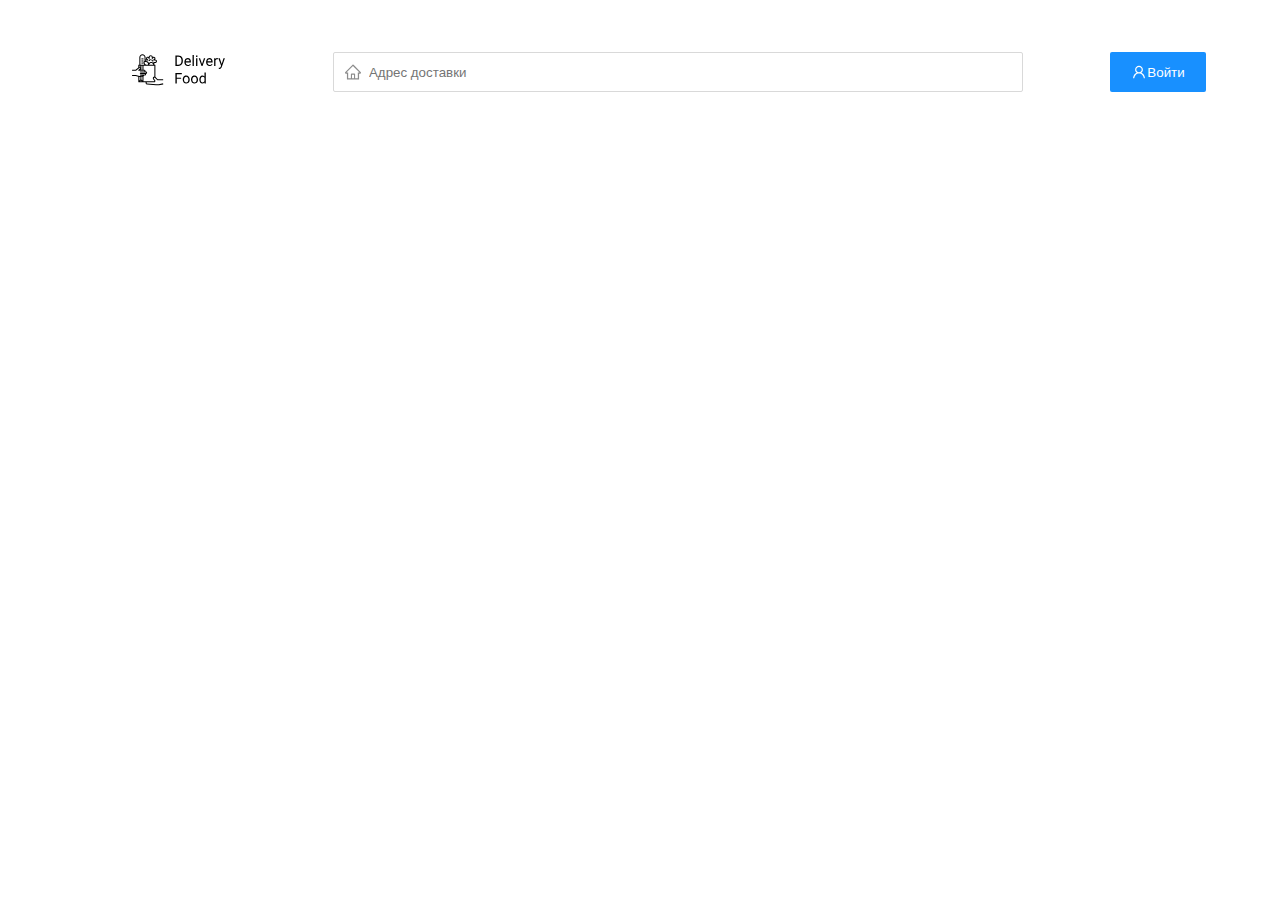
==== index.html @ 920acbf0 "first commit" ====
<!DOCTYPE html>
<html lang="en">
<head>
    <meta charset="UTF-8">
    <meta name="viewport" content="width=device-width, initial-scale=1.0">
    <title>Рестораны</title>
    <link rel="stylesheet" href="style.css">
</head>
<body>
    <header class="header-index">
        <div>
            <img src="images/logo.svg" alt="" class="logo-svg">
        </div>
        <div>
            <input type="search" class="header-search" placeholder="Адрес доставки">
        </div>
        <button class="enter-button">
            <img src="images/user.svg" alt=""> Войти
            <div class="download-logo"></div>
        </button>
    </header>
</body>
</html>
---- style.css ----
.logo-svg {
    width: 101.49px;
    height: 36px;
    margin-top: 44px;
    margin-left: 121.51px;
}

.header-index {
    display: flex;
    flex-direction: row;
    position: relative;
}

.header-search {
    width: 690px;
    height: 40px;
    border-radius: 2px;
    border: 1px solid #d9d9d9;
    font-style: 16px;
    line-height: 24px;
    background-color: white;
    background-image: url(images/Vector.svg);
    background-repeat: no-repeat;
    background-position: left 11px center;
    padding-left: 35px;
    margin-left: 102px;
    margin-top: 44px;
  }

.enter-button {
    background-color: #1890ff;
    display: flex;
    width: 96px;
    height: 40px;
    align-items: center;
    justify-content: center;
    color: white;
    border: none;
    border-radius: 2px;
    margin-left: 87px;
    margin-top: 44px;
    position: relative;
}
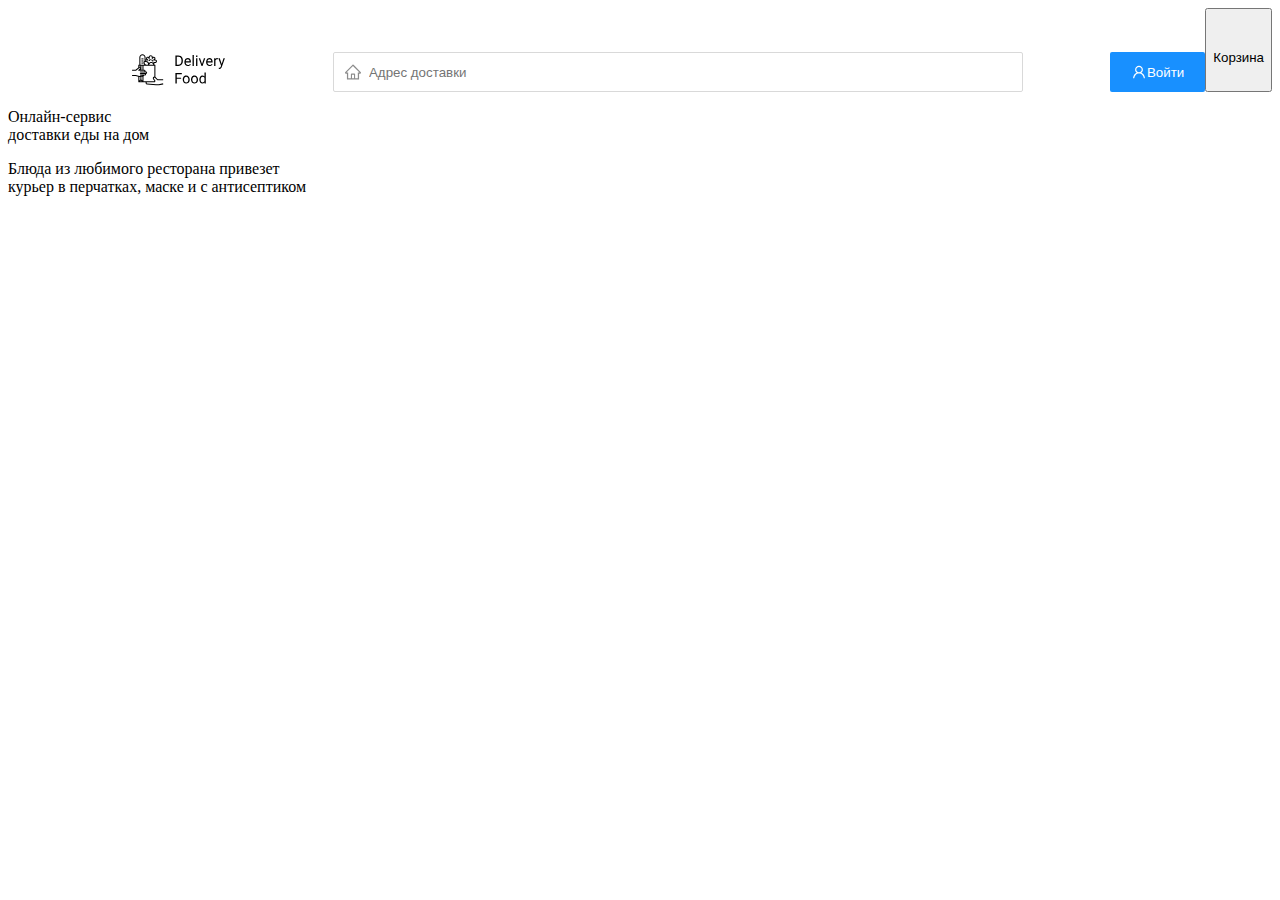
==== commit 6c245ddb: "ДА КОСТЫЛИ С ФОТКОЙ ЧЕРЕЗ POSITION, ДА Я ПОПУСК" ====
--- a/index.html
+++ b/index.html
@@ -15,9 +15,17 @@
             <input type="search" class="header-search" placeholder="Адрес доставки">
         </div>
         <button class="enter-button">
-            <img src="images/user.svg" alt=""> Войти
-            <div class="download-logo"></div>
+            <img src="images/user.svg" alt=""> <p>Войти</p>
+        </button>
+        <button class="buy-button">
+            <img src="images/buy.svg" alt=""> <p>Корзина</p>
         </button>
     </header>
+    <main>
+        <div class="container-promo">
+                <p class="promo-text_1">Онлайн-сервис<br> доставки еды на дом</p>
+               <span class="promo-text_2">Блюда из любимого ресторана привезет<br> курьер в перчатках, маске и с антисептиком</span>
+        </div>
+    </main>
 </body>
 </html>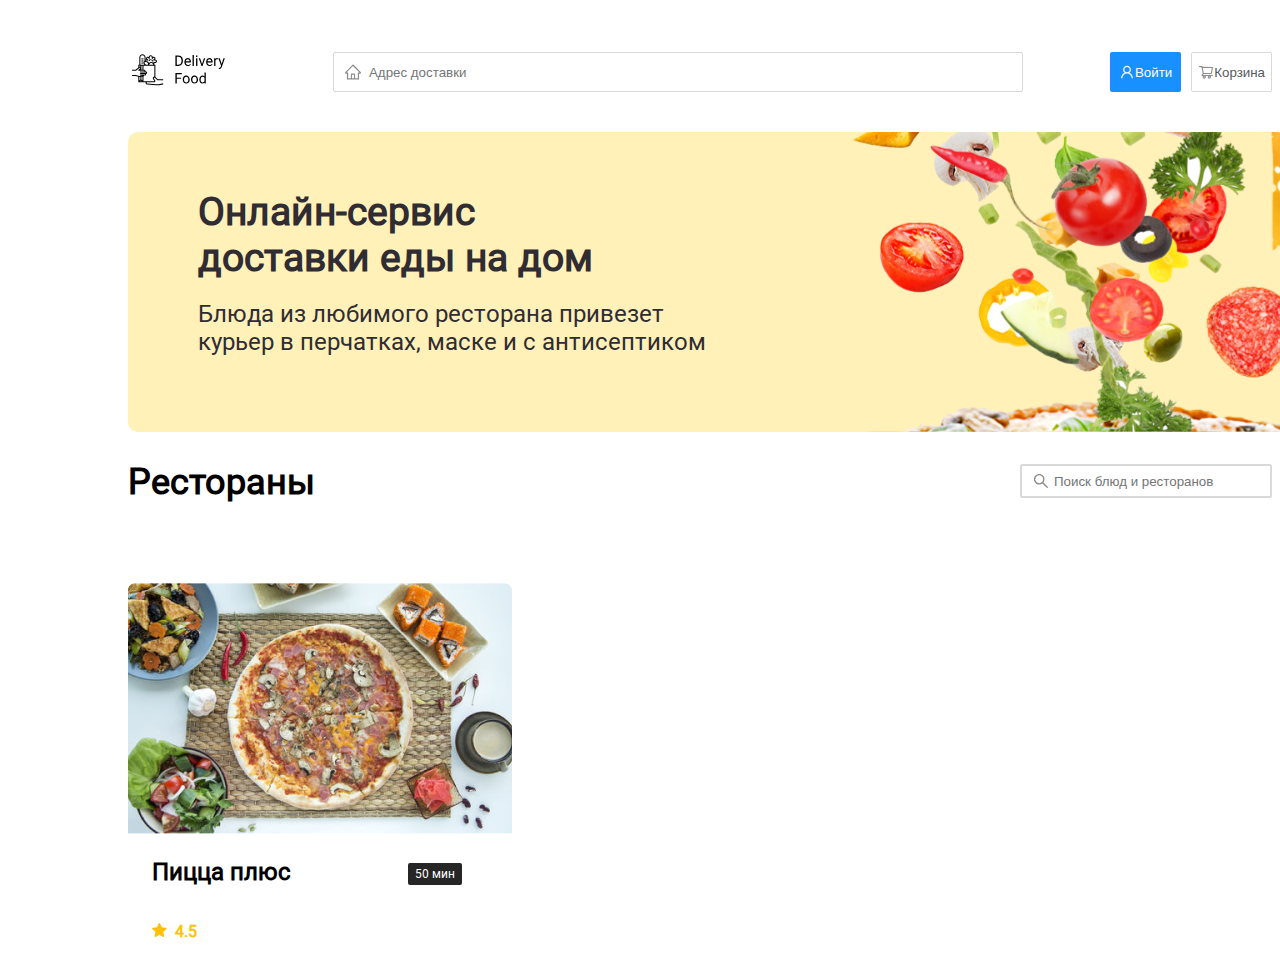
==== commit 38a8f2d5: "added card" ====
--- a/index.html
+++ b/index.html
@@ -23,8 +23,24 @@
     </header>
     <main>
         <div class="container-promo">
-                <p class="promo-text_1">Онлайн-сервис<br> доставки еды на дом</p>
-               <span class="promo-text_2">Блюда из любимого ресторана привезет<br> курьер в перчатках, маске и с антисептиком</span>
+            <p class="promo-text_1">Онлайн-сервис<br> доставки еды на дом</p>
+            <span class="promo-text_2">Блюда из любимого ресторана привезет<br> курьер в перчатках, маске и с антисептиком</span>
+        </div>
+        <div class="container_search_restaurants">
+            <p class="restaurant-title">Рестораны</p>
+            <input type="search" placeholder="Поиск блюд и ресторанов" class="food-search" >
+        </div>
+        <div class="card-container">
+            <div class="card">
+                <img src="images/pizza-plus.png" alt="">
+                <div class="card-bottom">
+                    <p class="card-text">Пицца плюс</p>
+                    <span class="card-time">50 мин</span>
+                </div>
+                <div class="card-info">
+                    <span class="card-rating">4.5</span>
+                </div>
+            </div>
         </div>
     </main>
 </body>
--- a/style.css
+++ b/style.css
@@ -1,3 +1,6 @@
+body {
+    font-family: "Roboto1";
+}
 .logo-svg {
     width: 101.49px;
     height: 36px;
@@ -39,5 +42,161 @@
     border-radius: 2px;
     margin-left: 87px;
     margin-top: 44px;
-    position: relative;
-}
+    transition: all 50ms;
+    position: relative;
+    font-family: sans-serif;
+}
+
+.enter-button:hover {
+    background-color: #0366c2;
+    width: 116px;
+}
+
+.buy-button {
+    background-color: white;
+    display: flex;
+    width: 105px;
+    height: 40px;
+    align-items: center;
+    justify-content: center;
+    color: #595959;
+    border: 1px solid;
+    border-radius: 2px;
+    border-color: #d9d9d9;
+    margin-left: 10px;
+    margin-top: 44px;
+    font-family: sans-serif;
+    transition: all 50ms;
+}
+
+.buy-button:hover {
+    width: 130px;
+    background-color: #8ee4af;
+}
+
+.container-promo {
+    background-color: #FFF1B8;
+    width: 1200px;
+    height: 300px;
+    margin-left: 120px;
+    margin-top: 40px;
+    background-image: url(images/382142-svetik-removebg-preview\ 1.svg);
+    background-position: right center;
+    background-repeat: no-repeat;
+    border-radius: 10px;
+    display: flex;
+    justify-content: center;
+    flex-direction: column;
+    position: relative;
+}
+
+.promo-text_1 {
+    font-size: 39px;
+    font-weight: bold;
+    font-family: "Roboto1";
+    color: #302C34;
+    margin-left: 70px;
+    margin-top: 68px;
+}
+.promo-text_2 {
+    font-size: 24px;
+    font-family: "Roboto1";
+    color: #302C34;
+    margin-left: 70px;
+    margin-bottom: 68px;
+    bottom: 20px;
+    position: relative;
+}
+
+@font-face {
+    font-family:"Roboto1" ;
+    src: url(fonts/Roboto-Regular.ttf);
+}
+
+.restaurant-title {
+    margin-left: 120px;
+    margin-top: 29px;
+    font-size: 36px ;
+    font-weight: bold;
+    width: 190px;
+    height: 42px;
+    font-family: "roboto1";
+}
+
+
+.container_search_restaurants {
+    display: flex;
+}
+
+.food-search {
+    width: 306px;
+    height: 34px;
+    margin-left: 705px;
+    margin-top: 32px;
+    background-image: url("images/search.svg");
+    background-repeat: no-repeat;
+    background-position: 10px;
+    padding-left: 32px;
+    border: solid 2px #d9d9d9;
+    border-radius: 2px;
+}
+
+.card-container {
+    margin-top: 44px;
+    display: flex;
+    margin-left: 120px;
+}
+
+.card {
+    width: 384px;
+    height: 379px;
+}
+
+.card-bottom {
+    display: flex;
+    width: 334px;
+    height: 74px    ;
+}
+
+.card-time {
+    background-color: #262626;
+    width: 55px;
+    height: 22px;
+    margin-top: 25px;
+    color: white;
+    border-radius: 2px;
+    font-size: 12px;
+    display: flex;
+    justify-content: center;
+    align-items: center;
+}
+
+.card-text {
+    margin-top: 20px;
+    font-size: 24px;
+    font-weight: bold;
+    width: 259px;
+    height: 32px;
+    margin-left: 24px;
+}   
+
+.card-info {
+   display: flex;
+   margin-top: 10px;
+   margin-left: 24px;
+}
+
+.card-rating {
+    color: #ffc107;
+    font-weight: bold;
+}
+
+.card-rating::before {
+    content: url("images/Vectorstar.svg");
+    margin-right: 8px;
+}
+
+.card-price {
+    color: #8C8C8C;
+
+}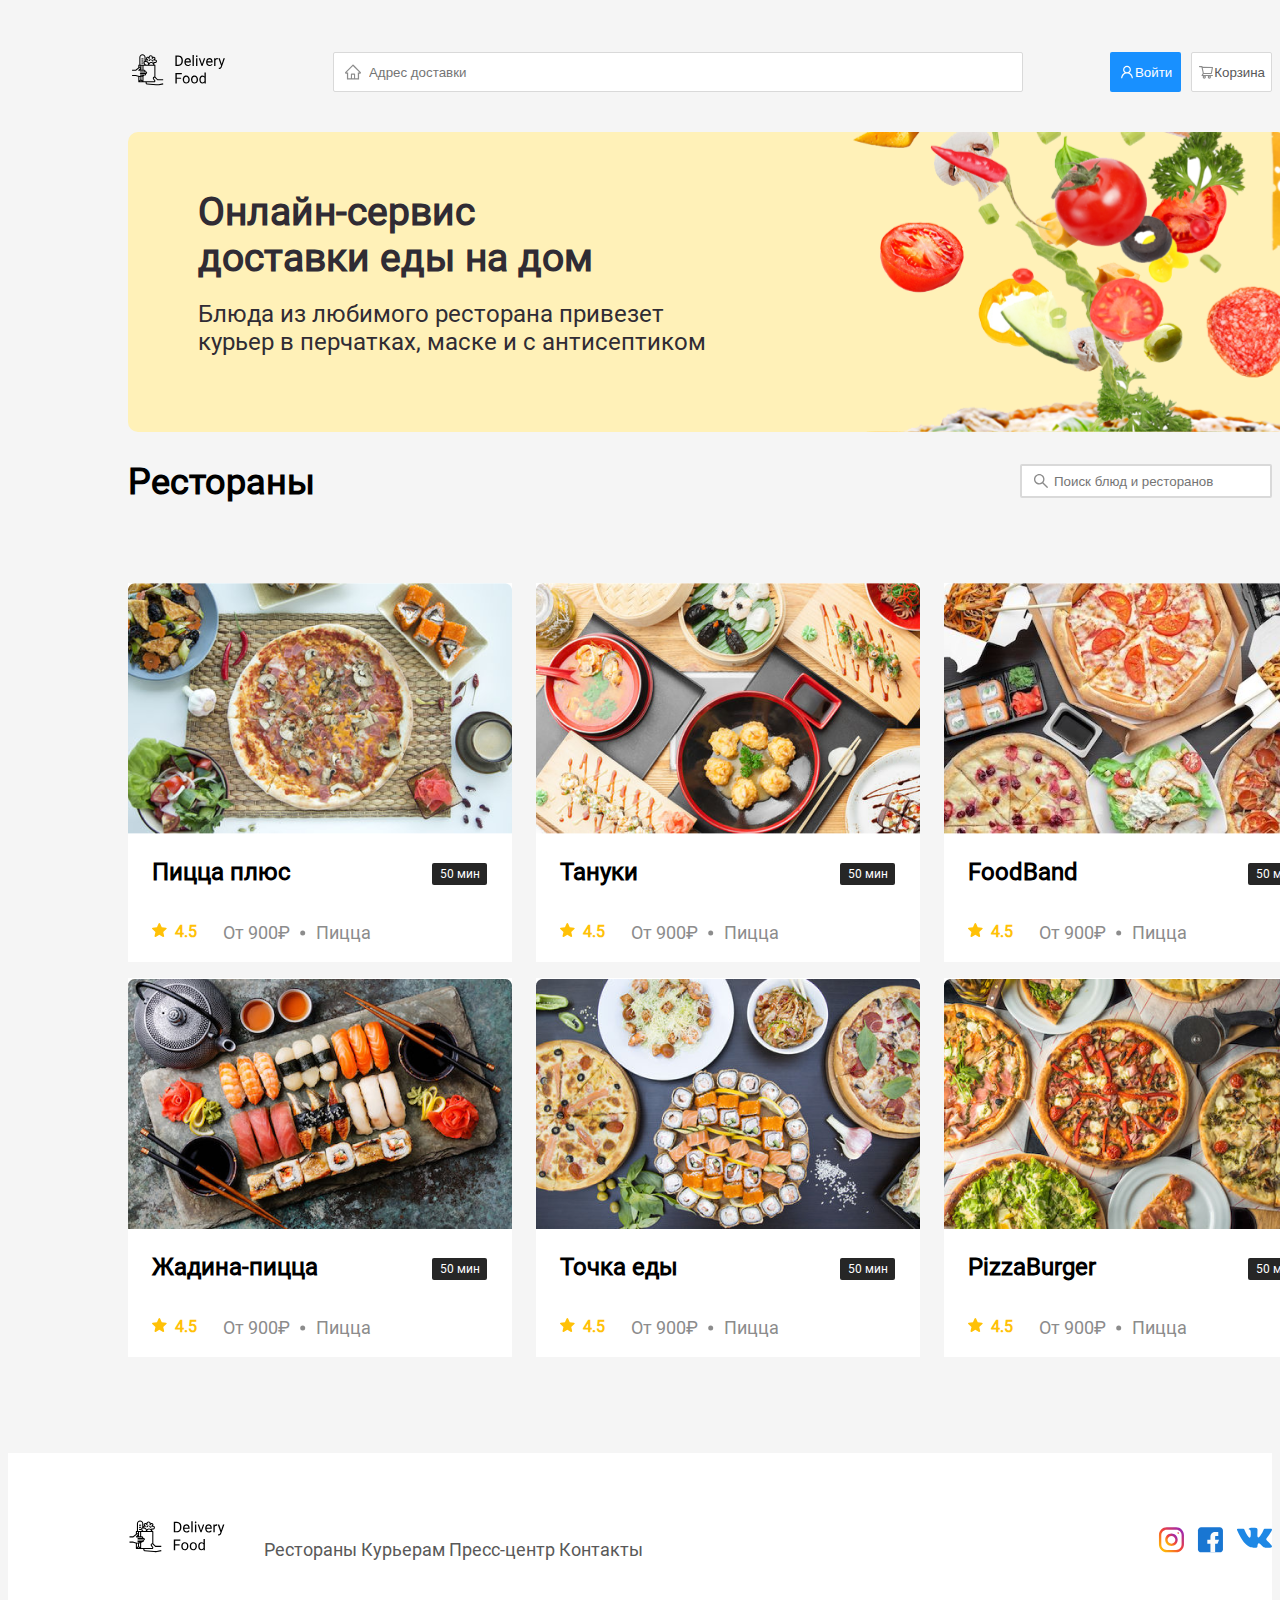
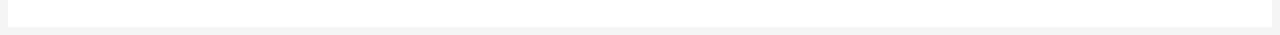
==== commit 1407f83b: "added: cards, footer. fixed: background color" ====
--- a/index.html
+++ b/index.html
@@ -31,7 +31,7 @@
             <input type="search" placeholder="Поиск блюд и ресторанов" class="food-search" >
         </div>
         <div class="card-container">
-            <div class="card">
+            <a class="card" href="#">
                 <img src="images/pizza-plus.png" alt="">
                 <div class="card-bottom">
                     <p class="card-text">Пицца плюс</p>
@@ -39,9 +39,97 @@
                 </div>
                 <div class="card-info">
                     <span class="card-rating">4.5</span>
+                    <div class="card-price">
+                        <span>От 900&#8381;</span>
+                        <span class="card-price-food">Пицца</span>
+                    </div>
                 </div>
-            </div>
+            </a>
+            <a class="card" href="#">
+                <img src="images/tanuki.png" alt="">
+                <div class="card-bottom">
+                    <p class="card-text">Тануки</p>
+                    <span class="card-time">50 мин</span>
+                </div>
+                <div class="card-info">
+                    <span class="card-rating">4.5</span>
+                    <div class="card-price">
+                        <span>От 900&#8381;</span>
+                        <span class="card-price-food">Пицца</span>
+                    </div>
+                </div>
+            </a>
+            <a class="card" href="#">
+                <img src="images/foodband.png" alt="">
+                <div class="card-bottom">
+                    <p class="card-text">FoodBand</p>
+                    <span class="card-time">50 мин</span>
+                </div>
+                <div class="card-info">
+                    <span class="card-rating">4.5</span>
+                    <div class="card-price">
+                        <span>От 900&#8381;</span>
+                        <span class="card-price-food">Пицца</span>
+                    </div>
+                </div>
+            </a>
+            <a class="card" href="#">
+                <img src="images/greedpizza.png" alt="">
+                <div class="card-bottom">
+                    <p class="card-text">Жадина-пицца</p>
+                    <span class="card-time">50 мин</span>
+                </div>
+                <div class="card-info">
+                    <span class="card-rating">4.5</span>
+                    <div class="card-price">
+                        <span>От 900&#8381;</span>
+                        <span class="card-price-food">Пицца</span>
+                    </div>
+                </div>
+            </a>
+            <a class="card" href="#">
+                <img src="images/pointoffood.png" alt="">
+                <div class="card-bottom">
+                    <p class="card-text">Точка еды</p>
+                    <span class="card-time">50 мин</span>
+                </div>
+                <div class="card-info">
+                    <span class="card-rating">4.5</span>
+                    <div class="card-price">
+                        <span>От 900&#8381;</span>
+                        <span class="card-price-food">Пицца</span>
+                    </div>
+                </div>
+            </a>
+            <a class="card" href="#">
+                <img src="images/pizzaburger.png" alt="">
+                <div class="card-bottom">
+                    <p class="card-text">PizzaBurger</p>
+                    <span class="card-time">50 мин</span>
+                </div>
+                <div class="card-info">
+                    <span class="card-rating">4.5</span>
+                    <div class="card-price">
+                        <span>От 900&#8381;</span>
+                        <span class="card-price-food">Пицца</span>
+                    </div>
+                </div>
+            </a>
         </div>
     </main>
+    <footer class="footer-info">
+        <img src="images/logo.svg" alt="Delivey Food" class="footer-logo">
+        <div class="footer-links-container">
+            <a href="#" class="footer-link">Рестораны</a>
+            <a href="#" class="footer-link">Курьерам</a>
+            <a href="#" class="footer-link">Пресс-центр</a>
+            <a href="#" class="footer-link">Контакты</a>
+        </div>
+        <div class="footer-social-container">
+            <a href="#"><img src="images/inst.svg" alt=""></a>
+            <a href="#"><img src="images/facebook.svg" alt=""></a>
+            <a href="#"><img src="images/vk.svg" alt=""></a>
+        </div>
+    </footer>
 </body>
 </html>--- a/style.css
+++ b/style.css
@@ -1,5 +1,10 @@
+* {
+    box-sizing: border-box;
+}
+
 body {
     font-family: "Roboto1";
+    background-color: #f5f5f5;
 }
 .logo-svg {
     width: 101.49px;
@@ -145,17 +150,24 @@
     margin-top: 44px;
     display: flex;
     margin-left: 120px;
+    flex-wrap: wrap;
+    width: 1200px;
+    height: 790px;
+    justify-content: space-between;
 }
 
 .card {
     width: 384px;
     height: 379px;
+    text-decoration: none;
+    color: black;
+    background-color: white;
 }
 
 .card-bottom {
     display: flex;
-    width: 334px;
-    height: 74px    ;
+    width: 384px;
+    height: 74px;
 }
 
 .card-time {
@@ -169,6 +181,7 @@
     display: flex;
     justify-content: center;
     align-items: center;
+    margin-left: 21px;
 }
 
 .card-text {
@@ -198,5 +211,52 @@
 
 .card-price {
     color: #8C8C8C;
-
+    margin-left: 26px;
+    display: flex;
+    font-size: 18px;
+}
+
+.card-price-food::before {
+    content: url(images/eclipse1.svg);
+    margin-left: 10px;
+    margin-right: 10px;
+    position: relative;
+    bottom: 3px;
+}
+
+.footer-info {
+    background-color: white;
+    margin-top: 80px;
+    height: 174px;
+    display: flex;
+}
+
+.footer-logo {
+    margin-top: 62px;
+    margin-left: 121px;
+    width: 100px;
+    height: 43px;
+}
+
+.footer-links-container {
+    display: flex;
+    width: 420px;
+    justify-content: space-between;
+    margin-top: 86px;
+    margin-left: 35px;
+}
+
+.footer-link {
+    color: #595959;
+    text-decoration: none;
+    font-size: 18px;
+}
+
+.footer-social-container {
+    width: 127px;
+    height: 25px;
+    margin-left: 515px;
+    margin-top: 74px;
+    justify-content: space-between;
+    display: flex;
 }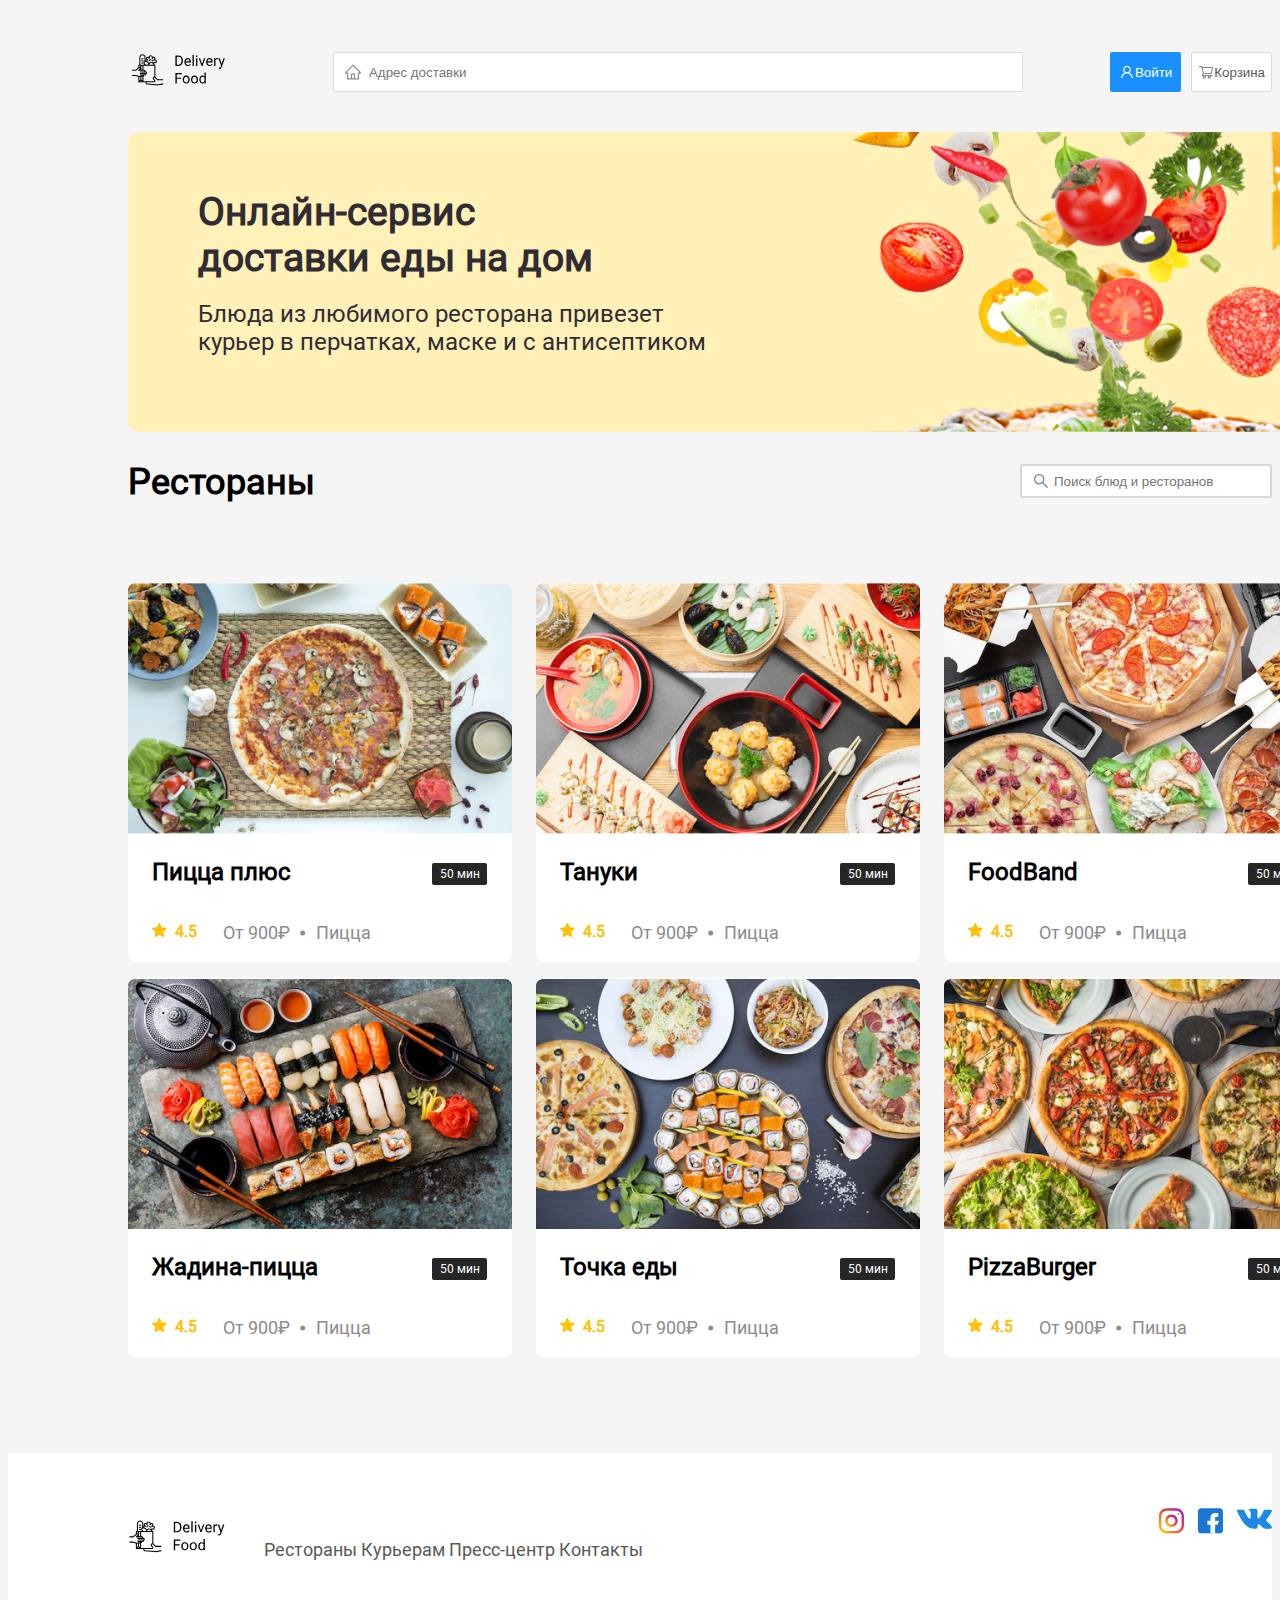
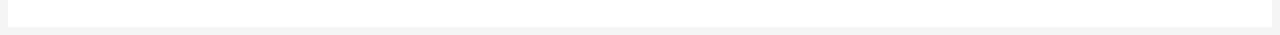
==== commit 8f21b90a: "added: restaurant page" ====
--- a/index.html
+++ b/index.html
@@ -9,16 +9,18 @@
 <body>
     <header class="header-index">
         <div>
-            <img src="images/logo.svg" alt="" class="logo-svg">
+            <a href="index.html"><img src="images/logo.svg" alt="" class="logo-svg"></a>
         </div>
         <div>
             <input type="search" class="header-search" placeholder="Адрес доставки">
         </div>
         <button class="enter-button">
-            <img src="images/user.svg" alt=""> <p>Войти</p>
+            <img src="images/user.svg" alt="">
+            <a href="#" class="enter-button-link">Войти</a>
         </button>
         <button class="buy-button">
-            <img src="images/buy.svg" alt=""> <p>Корзина</p>
+            <img src="images/buy.svg" alt="">
+            <a href="#" class="buy-button-link">Корзина</a>
         </button>
     </header>
     <main>
@@ -45,7 +47,7 @@
                     </div>
                 </div>
             </a>
-            <a class="card" href="#">
+            <a class="card" href="tanuki.html">
                 <img src="images/tanuki.png" alt="">
                 <div class="card-bottom">
                     <p class="card-text">Тануки</p>
@@ -118,14 +120,14 @@
         </div>
     </main>
     <footer class="footer-info">
-        <img src="images/logo.svg" alt="Delivey Food" class="footer-logo">
+        <a href="index.html"><img src="images/logo.svg" alt="Delivey Food" class="footer-logo"></a>
         <div class="footer-links-container">
             <a href="#" class="footer-link">Рестораны</a>
             <a href="#" class="footer-link">Курьерам</a>
             <a href="#" class="footer-link">Пресс-центр</a>
             <a href="#" class="footer-link">Контакты</a>
         </div>
-        <div class="footer-social-container">
+        <div class="footer-social-container_food">
             <a href="#"><img src="images/inst.svg" alt=""></a>
             <a href="#"><img src="images/facebook.svg" alt=""></a>
             <a href="#"><img src="images/vk.svg" alt=""></a>
--- a/style.css
+++ b/style.css
@@ -162,6 +162,7 @@
     text-decoration: none;
     color: black;
     background-color: white;
+    border-radius: 7px;
 }
 
 .card-bottom {
@@ -259,4 +260,132 @@
     margin-top: 74px;
     justify-content: space-between;
     display: flex;
+}
+
+.enter-button-link {
+    text-decoration: none;
+    color: white;
+}
+
+.buy-button-link {
+    text-decoration: none;
+    color: #595959;
+}
+
+.selected-restaurant {
+    margin-top: 40px;
+    display: flex;
+    margin-left: 119px;
+    align-items: center;
+}
+
+.selected-restaurant-name {
+    font-size: 36px;
+    font-weight: bold;
+}
+
+.selected-restaurant-rating {
+    color: #ffc107;
+    font-size: 18px;
+    font-weight: bold;
+    margin-left: 30px;
+}
+
+.selected-restaurant-rating::before {
+    content: url(images/Vectorstar.svg);
+    margin-right: 7px;
+}
+
+.selected-restaurant-price_1 {
+    color: #8c8c8c;
+    margin-left: 26px;
+}
+.selected-restaurant-price_2 {
+    color: #8c8c8c;
+}
+
+.selected-restaurant-price_1::after {
+    content: url(images/eclipse1.svg);
+    margin-left: 10px;
+    margin-right: 10px;
+    position: relative;
+    bottom: 3px;
+}
+
+.card-info_food {
+    margin-top: 24px;
+    margin-left: 24px;
+    display: flex;
+    flex-direction: column;
+}
+
+.card-name_food {
+    font-size: 24px;
+}
+
+.card-text_food {
+    color: #8C8C8C;
+    font-size: 18px;
+    margin-top: 10px;
+}
+
+.card-buy-button {
+    width: 124px;
+    height: 40px;
+    background-color: #1890FF;
+    margin-left: 24px;
+    border: none;
+    border-radius: 2px;
+    margin-top: 24px;
+    color: white;
+    background-image: url(images/buy2.svg);
+    background-position: left 92px center;
+    background-repeat: no-repeat;
+    text-align: left;
+    padding-left:16px;
+}
+
+.card_food {
+    width: 384px;
+    height: 413px;
+    text-decoration: none;
+    color: black;
+    background-color: white;
+    border-radius: 7px;
+}
+
+.card-container_food {
+    margin-top: 45px;
+    display: flex;
+    margin-left: 120px;
+    flex-wrap: wrap;
+    width: 1200px;
+    height: 859px;
+    justify-content: space-between;
+}
+
+.card-price_food {
+    font-size: 20px;
+    font-weight: bold;
+    margin-left: 32px;
+    margin-top: 28px;
+}
+.links {
+    text-decoration: none;
+}
+
+.footer-social-container_food {
+    width: 127px;
+    height: 25px;
+    margin-left: 515px;
+    margin-top: 55px;
+    justify-content: space-between;
+    display: flex;
+}
+
+.footer-info_food {
+    background-color: white;
+    margin-top: 115px;
+    height: 151px;
+    display: flex;
 }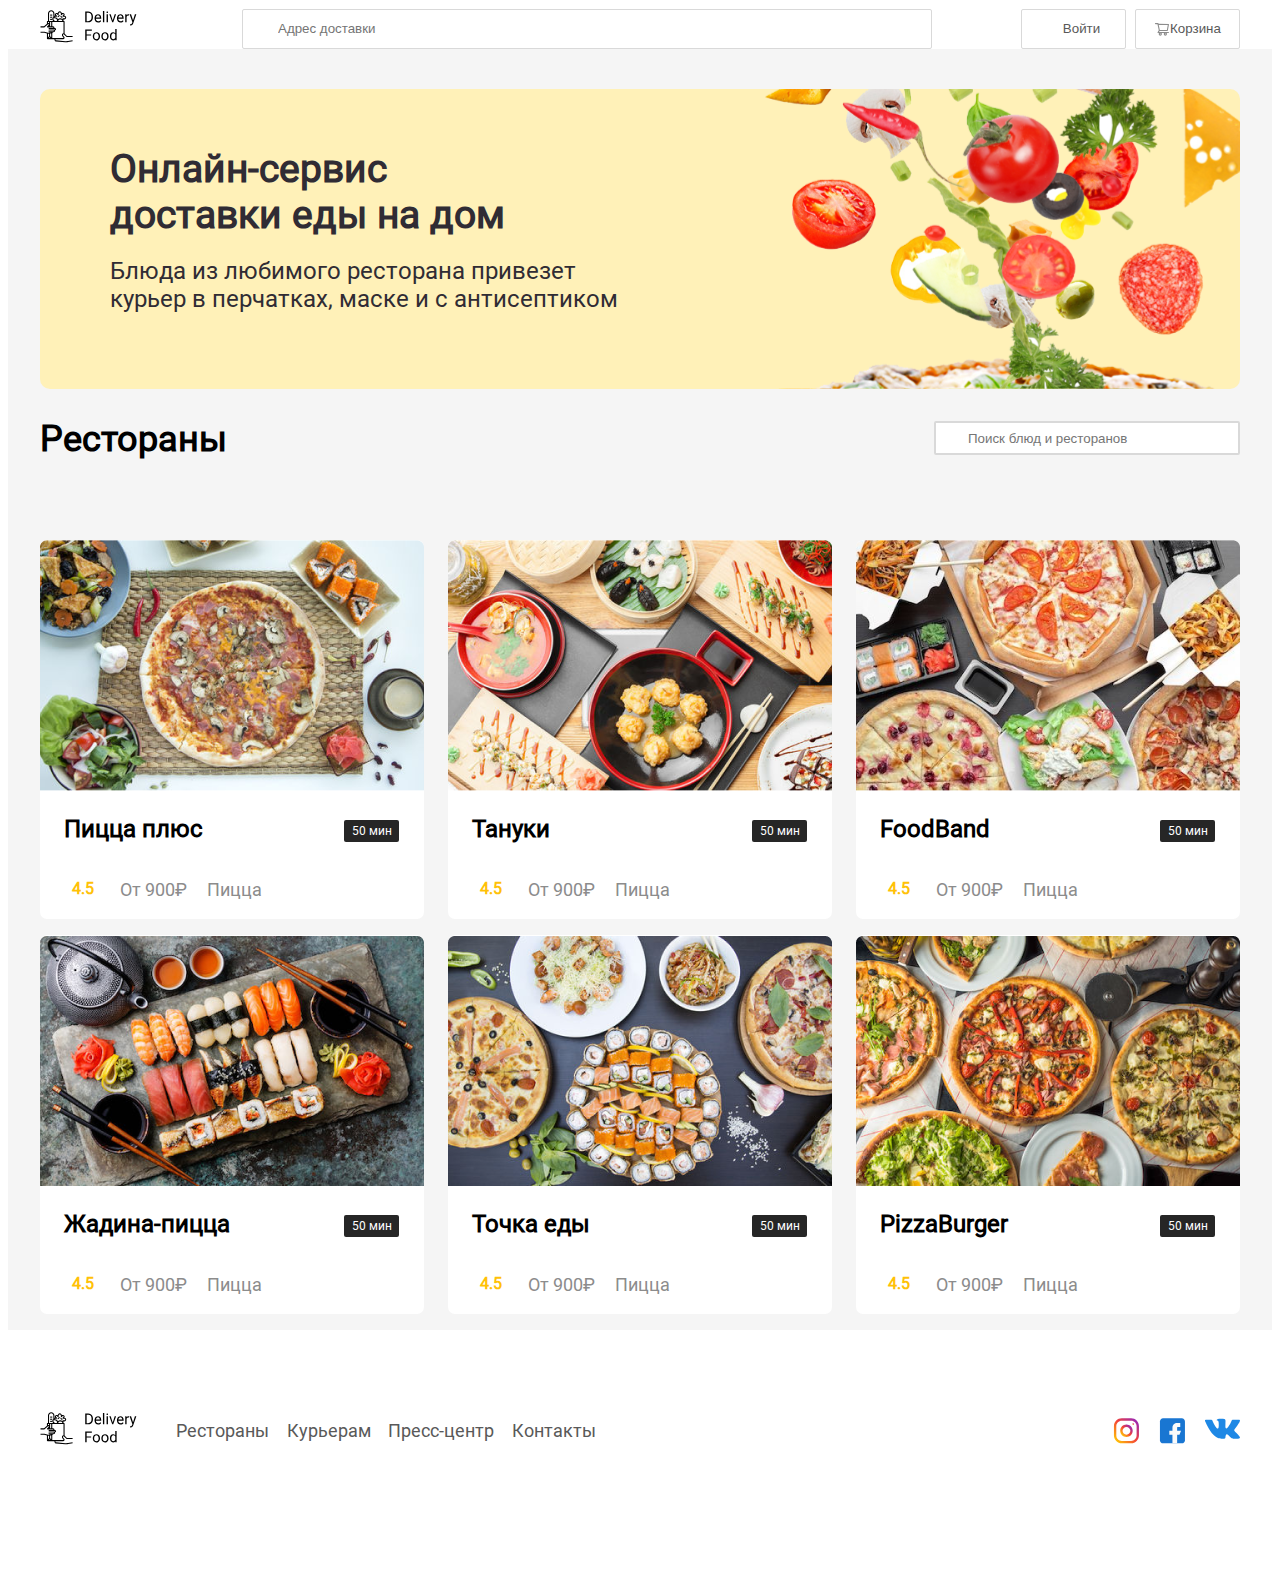
==== commit a05886a2: "added: adaptive" ====
--- a/index.html
+++ b/index.html
@@ -4,37 +4,51 @@
     <meta charset="UTF-8">
     <meta name="viewport" content="width=device-width, initial-scale=1.0">
     <title>Рестораны</title>
-    <link rel="stylesheet" href="style.css">
+    <link rel="stylesheet" href="styles/style.css">
 </head>
 <body>
     <header class="header-index">
-        <div>
-            <a href="index.html"><img src="images/logo.svg" alt="" class="logo-svg"></a>
+        <div class="container">
+            <div class="header-box">
+                <div class="header-box_left">
+                    <a href="index.html"><img src="images/logo.svg" alt="logo"></a>
+                    <input type="search" class="header-search" placeholder="Адрес доставки">
+                </div>
+            <div class="header-buttons">
+                <button>
+                    <img src="images/user.svg" alt="Картинка не загрузилась">
+                    <a href="#" class="button-link">Войти</a>
+                </button>
+                <button>
+                    <img src="images/buy.svg" alt="Картинка не загрузилась">
+                    <a href="#" class="button-link">Корзина</a>
+                </button>
+            </div>
         </div>
-        <div>
-            <input type="search" class="header-search" placeholder="Адрес доставки">
+    </header>
+    </div>
+    <main>
+        <div class="container">
+            <div class="promo-flex">
+                <div class="promo">
+                    <p class="promo-text_1">Онлайн-сервис<br> доставки еды на дом</p>
+                    <span class="promo-text_2">Блюда из любимого ресторана привезет<br> курьер в перчатках, маске и с антисептиком</span>
+                </div>
+            </div>
         </div>
-        <button class="enter-button">
-            <img src="images/user.svg" alt="">
-            <a href="#" class="enter-button-link">Войти</a>
-        </button>
-        <button class="buy-button">
-            <img src="images/buy.svg" alt="">
-            <a href="#" class="buy-button-link">Корзина</a>
-        </button>
-    </header>
-    <main>
-        <div class="container-promo">
-            <p class="promo-text_1">Онлайн-сервис<br> доставки еды на дом</p>
-            <span class="promo-text_2">Блюда из любимого ресторана привезет<br> курьер в перчатках, маске и с антисептиком</span>
-        </div>
-        <div class="container_search_restaurants">
-            <p class="restaurant-title">Рестораны</p>
-            <input type="search" placeholder="Поиск блюд и ресторанов" class="food-search" >
-        </div>
-        <div class="card-container">
+            <div class="container">
+                <div class="search_restaurants-box">
+                    <div class="search_restaurants">
+                        <p class="restaurant-title">Рестораны</p>
+                        <input type="search" placeholder="Поиск блюд и ресторанов" class="food-search" >
+                    </div>
+                </div>
+            </div>
+            <div class="container">
+                <div class="cards-box">
+                    <div class="cards">
             <a class="card" href="#">
-                <img src="images/pizza-plus.png" alt="">
+                <img src="images/pizza-plus.png" alt="Картинка не загрузилась">
                 <div class="card-bottom">
                     <p class="card-text">Пицца плюс</p>
                     <span class="card-time">50 мин</span>
@@ -48,7 +62,7 @@
                 </div>
             </a>
             <a class="card" href="tanuki.html">
-                <img src="images/tanuki.png" alt="">
+                <img src="images/tanuki.png" alt="Картинка не загрузилась">
                 <div class="card-bottom">
                     <p class="card-text">Тануки</p>
                     <span class="card-time">50 мин</span>
@@ -62,7 +76,7 @@
                 </div>
             </a>
             <a class="card" href="#">
-                <img src="images/foodband.png" alt="">
+                <img src="images/foodband.png" alt="Картинка не загрузилась">
                 <div class="card-bottom">
                     <p class="card-text">FoodBand</p>
                     <span class="card-time">50 мин</span>
@@ -76,7 +90,7 @@
                 </div>
             </a>
             <a class="card" href="#">
-                <img src="images/greedpizza.png" alt="">
+                <img src="images/greedpizza.png" alt="Картинка не загрузилась">
                 <div class="card-bottom">
                     <p class="card-text">Жадина-пицца</p>
                     <span class="card-time">50 мин</span>
@@ -90,7 +104,7 @@
                 </div>
             </a>
             <a class="card" href="#">
-                <img src="images/pointoffood.png" alt="">
+                <img src="images/pointoffood.png" alt="Картинка не загрузилась">
                 <div class="card-bottom">
                     <p class="card-text">Точка еды</p>
                     <span class="card-time">50 мин</span>
@@ -104,7 +118,7 @@
                 </div>
             </a>
             <a class="card" href="#">
-                <img src="images/pizzaburger.png" alt="">
+                <img src="images/pizzaburger.png" alt="Картинка не загрузилась">
                 <div class="card-bottom">
                     <p class="card-text">PizzaBurger</p>
                     <span class="card-time">50 мин</span>
@@ -117,20 +131,30 @@
                     </div>
                 </div>
             </a>
+                </div>
+            </div>
         </div>
     </main>
     <footer class="footer-info">
-        <a href="index.html"><img src="images/logo.svg" alt="Delivey Food" class="footer-logo"></a>
-        <div class="footer-links-container">
-            <a href="#" class="footer-link">Рестораны</a>
-            <a href="#" class="footer-link">Курьерам</a>
-            <a href="#" class="footer-link">Пресс-центр</a>
-            <a href="#" class="footer-link">Контакты</a>
-        </div>
-        <div class="footer-social-container_food">
-            <a href="#"><img src="images/inst.svg" alt=""></a>
-            <a href="#"><img src="images/facebook.svg" alt=""></a>
-            <a href="#"><img src="images/vk.svg" alt=""></a>
+        <div class="container">
+            <div class="footer-box">
+                <div class="footer-box_left">
+                    <a href="index.html"><img src="images/logo.svg" alt="Delivey Food"></a>
+                    <div class="footer-links-container">
+                        <a href="#" class="footer-link">Рестораны</a>
+                        <a href="#" class="footer-link">Курьерам</a>
+                        <a href="#" class="footer-link">Пресс-центр</a>
+                        <a href="#" class="footer-link">Контакты</a>
+                    </div>
+                </div>
+                    <div class="footer-social-container">
+                        <a href="#"><img src="images/inst.svg" alt="Картинка не загрузилась"></a>
+                        <a href="#"><img src="images/facebook.svg" alt="Картинка не загрузилась"></a>
+                        <a href="#"><img src="images/vk.svg" alt="Картинка не загрузилась"></a>
+                    </div>
+                    </div>
+                </div>
+            </div>
         </div>
     </footer>
 </body>
--- a/styles/style.css
+++ b/styles/style.css
@@ -0,0 +1,404 @@
+* {
+    box-sizing: border-box;
+}
+
+.container {
+    max-width: 1200;
+    margin: 0 auto;
+}
+body {
+    font-family: "Roboto1";
+}
+
+main {
+    background-color: #f5f5f5;
+}
+
+.header-index {
+    display: flex;
+    justify-content: space-between;
+}
+
+
+.header-search {
+    width: 690px;
+    height: 40px;
+    border-radius: 2px;
+    border: 1px solid #d9d9d9;
+    font-style: 16px;
+    line-height: 24px;
+    background-color: white;
+    background-image: url(images/Vector.svg);
+    background-repeat: no-repeat;
+    background-position: left 11px center;
+    padding-left: 35px;
+  }
+
+.header-box {
+    display: flex;
+    justify-content: space-between;
+    width: 1200px;
+}
+
+.header-box_left {
+    display: flex;
+    justify-content: space-between;
+    align-items: center;
+    width: 892px;
+}
+
+.header-buttons {
+    display: flex;
+    justify-content: space-between;
+    width: 219px;
+    align-items: center;
+}
+
+
+button:hover {
+    background-color: #0366c2;
+    width: 116px;
+}
+
+button {
+    background-color: white;
+    display: flex;
+    width: 105px;
+    height: 40px;
+    align-items: center;
+    justify-content: center;
+    border: 1px solid;
+    border-radius: 2px;
+    border-color: #d9d9d9;
+    font-family: sans-serif;
+    transition: all 75ms;
+    color: black;
+}
+
+.promo {
+    background-color: #FFF1B8;
+    width: 1200px;
+    height: 300px;
+    margin-top: 40px;
+    background-image: url(../images/382142-svetik-removebg-preview\ 1.svg);
+    background-position: right center;
+    background-repeat: no-repeat;
+    border-radius: 10px;
+    display: flex;
+    justify-content: center;
+    flex-direction: column;
+    position: relative;
+}
+
+.promo-flex {
+    display: flex;
+    justify-content: center;
+    align-items: center;
+}
+
+.promo-text_1 {
+    font-size: 39px;
+    font-weight: bold;
+    font-family: "Roboto1";
+    color: #302C34;
+    margin-left: 70px;
+    margin-top: 68px;
+}
+.promo-text_2 {
+    font-size: 24px;
+    font-family: "Roboto1";
+    color: #302C34;
+    margin-left: 70px;
+    margin-bottom: 68px;
+    bottom: 20px;
+    position: relative;
+}
+
+@font-face {
+    font-family:"Roboto1" ;
+    src: url(../fonts/Roboto-Regular.ttf);
+}
+
+.restaurant-title {
+    margin-top: 29px;
+    font-size: 36px ;
+    font-weight: bold;
+    width: 190px;
+    height: 42px;
+    font-family: "roboto1";
+}
+
+
+.search_restaurants {
+    display: flex;
+    width: 1200px;
+    justify-content: space-between;
+}
+
+.search_restaurants-box {
+    display: flex;
+    justify-content: center;
+}
+
+.food-search {
+    width: 306px;
+    height: 34px;
+    margin-top: 32px;
+    background-image: url("images/search.svg");
+    background-repeat: no-repeat;
+    background-position: 10px;
+    padding-left: 32px;
+    border: solid 2px #d9d9d9;
+    border-radius: 2px;
+}
+
+.cards {
+    margin-top: 44px;
+    display: flex;
+    flex-wrap: wrap;
+    width: 1200px;
+    height: 790px;
+    justify-content: space-between;
+}
+
+.cards-box {
+    display: flex;
+    justify-content: center;
+}
+
+.card {
+    width: 384px;
+    height: 379px;
+    text-decoration: none;
+    color: black;
+    background-color: white;
+    border-radius: 7px;
+}
+
+.card-bottom {
+    display: flex;
+    width: 384px;
+    height: 74px;
+}
+
+.card-time {
+    background-color: #262626;
+    width: 55px;
+    height: 22px;
+    margin-top: 25px;
+    color: white;
+    border-radius: 2px;
+    font-size: 12px;
+    display: flex;
+    justify-content: center;
+    align-items: center;
+    margin-left: 21px;
+}
+
+.card-text {
+    margin-top: 20px;
+    font-size: 24px;
+    font-weight: bold;
+    width: 259px;
+    height: 32px;
+    margin-left: 24px;
+}   
+
+.card-info {
+   display: flex;
+   margin-top: 10px;
+   margin-left: 24px;
+}
+
+.card-rating {
+    color: #ffc107;
+    font-weight: bold;
+}
+
+.card-rating::before {
+    content: url("images/Vectorstar.svg");
+    margin-right: 8px;
+}
+
+.card-price {
+    color: #8C8C8C;
+    margin-left: 26px;
+    display: flex;
+    font-size: 18px;
+}
+
+.card-price-food::before {
+    content: url(images/eclipse1.svg);
+    margin-left: 10px;
+    margin-right: 10px;
+    position: relative;
+    bottom: 3px;
+}
+
+.footer-info {
+    margin-top: 80px;
+    height: 174px;
+    display: flex;
+    justify-content: center ;
+}
+
+.footer-box {
+    display:flex;
+    width: 1200px;
+    justify-content: space-between;
+    align-items: center;
+}
+
+.footer-box_left {
+    display: flex;
+    width: 556px;
+    justify-content: space-between;
+    align-items: center;
+}
+
+.footer-links-container {
+    display: flex;
+    width: 420px;
+    justify-content: space-between;
+}
+
+.footer-link {
+    color: #595959;
+    text-decoration: none;
+    font-size: 18px;
+}
+
+.footer-flex {
+    display-flex;
+    justify-content: center;
+}
+
+.footer-social-container {
+    width: 127px;
+    height: 25px;
+    justify-content: space-between;
+    display: flex;
+}
+
+.button-link {
+    text-decoration: none;
+    color: #595959;
+}
+
+.selected-restaurant {
+    margin-top: 40px;
+    display: flex;
+    margin-left: 119px;
+    align-items: center;
+}
+
+.selected-restaurant-name {
+    font-size: 36px;
+    font-weight: bold;
+}
+
+.selected-restaurant-rating {
+    color: #ffc107;
+    font-size: 18px;
+    font-weight: bold;
+    margin-left: 30px;
+}
+
+.selected-restaurant-rating::before {
+    content: url(images/Vectorstar.svg);
+    margin-right: 7px;
+}
+
+.selected-restaurant-price_1 {
+    color: #8c8c8c;
+    margin-left: 26px;
+}
+.selected-restaurant-price_2 {
+    color: #8c8c8c;
+}
+
+.selected-restaurant-price_1::after {
+    content: url(images/eclipse1.svg);
+    margin-left: 10px;
+    margin-right: 10px;
+    position: relative;
+    bottom: 3px;
+}
+
+.card-info_food {
+    margin-top: 24px;
+    margin-left: 24px;
+    display: flex;
+    flex-direction: column;
+}
+
+.card-name_food {
+    font-size: 24px;
+}
+
+.card-text_food {
+    color: #8C8C8C;
+    font-size: 18px;
+    margin-top: 10px;
+}
+
+.card-buy-button {
+    width: 124px;
+    height: 40px;
+    background-color: #1890FF;
+    margin-left: 24px;
+    border: none;
+    border-radius: 2px;
+    margin-top: 24px;
+    color: white;
+    background-image: url(images/buy2.svg);
+    background-position: left 92px center;
+    background-repeat: no-repeat;
+    text-align: left;
+    padding-left:16px;
+}
+
+.card_food {
+    width: 384px;
+    height: 413px;
+    text-decoration: none;
+    color: black;
+    background-color: white;
+    border-radius: 7px;
+}
+
+.card-container_food {
+    margin-top: 45px;
+    display: flex;
+    margin-left: 120px;
+    flex-wrap: wrap;
+    width: 1200px;
+    height: 859px;
+    justify-content: space-between;
+}
+
+.card-price_food {
+    font-size: 20px;
+    font-weight: bold;
+    margin-left: 32px;
+    margin-top: 28px;
+}
+.links {
+    text-decoration: none;
+}
+
+.footer-social-container_food {
+    width: 127px;
+    height: 25px;
+    margin-left: 515px;
+    margin-top: 55px;
+    justify-content: space-between;
+    display: flex;
+}
+
+.footer-info_food {
+    background-color: white;
+    margin-top: 115px;
+    height: 151px;
+    display: flex;
+}